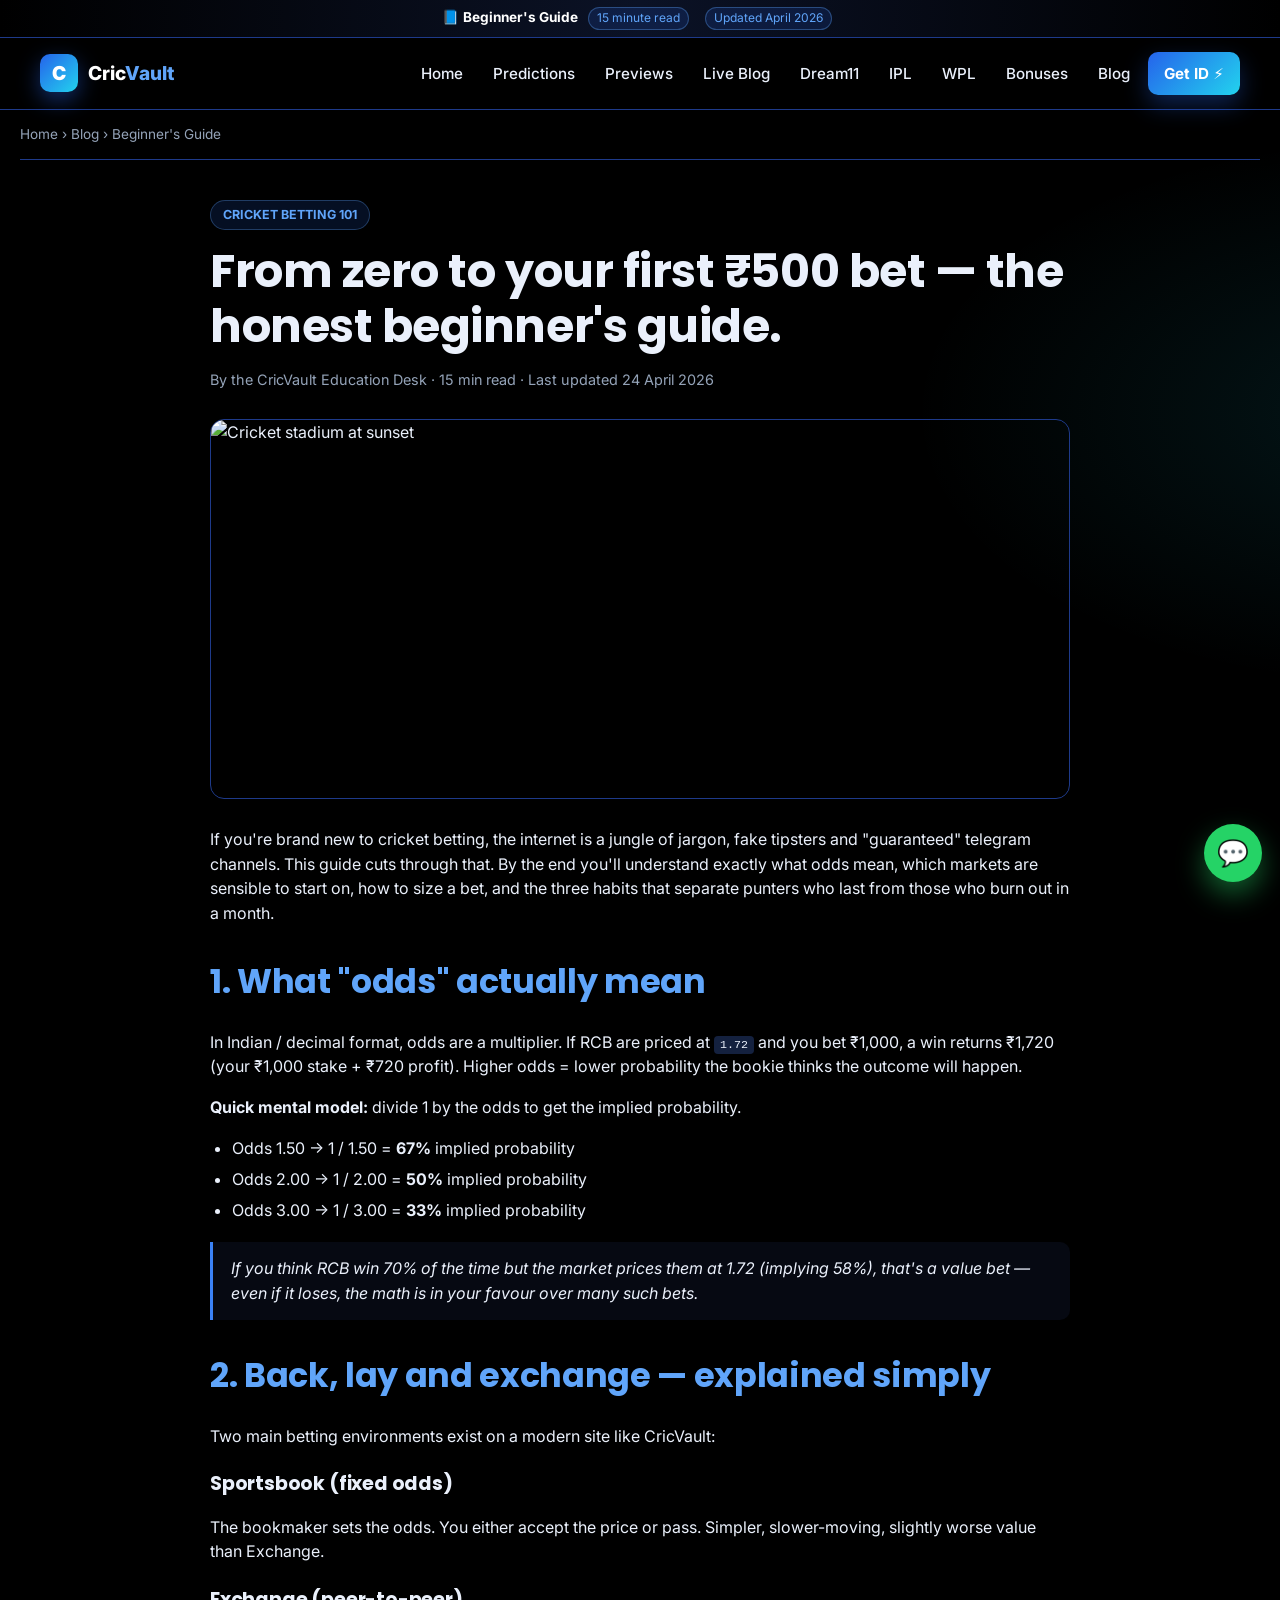
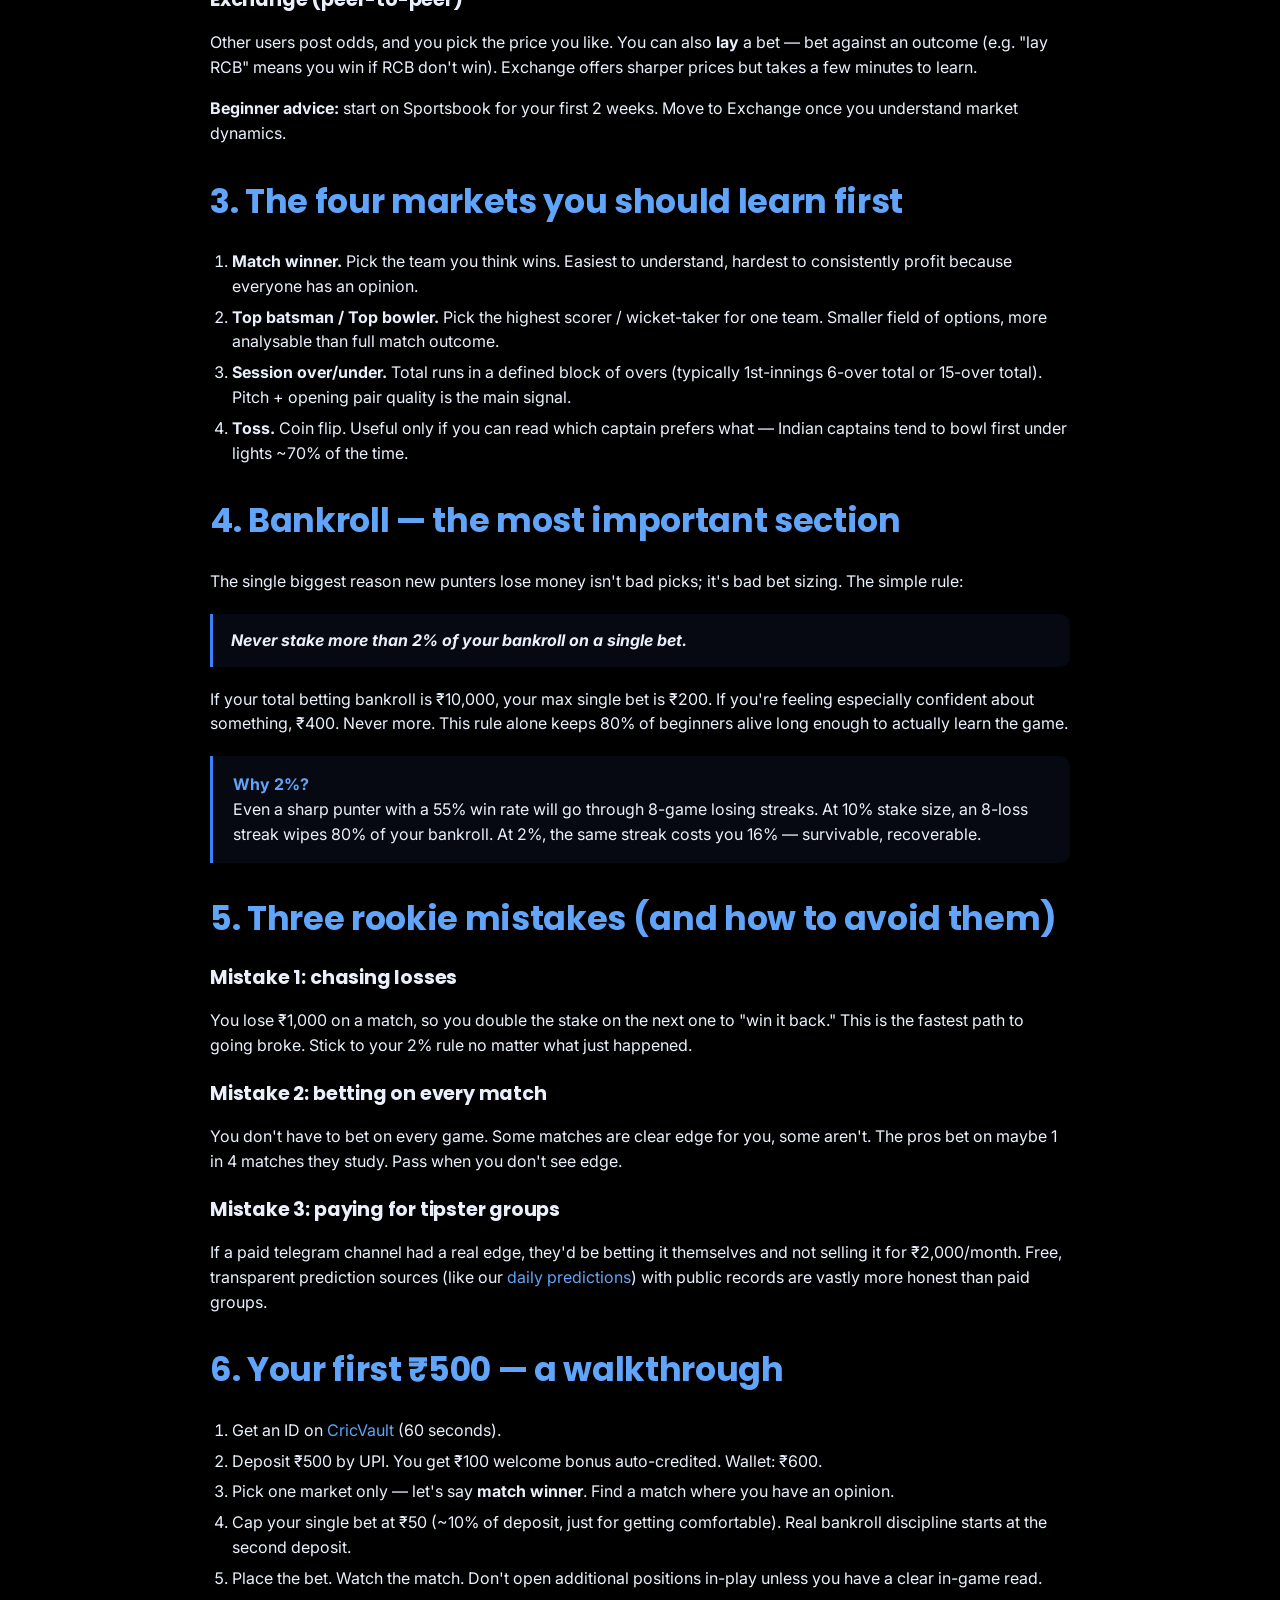
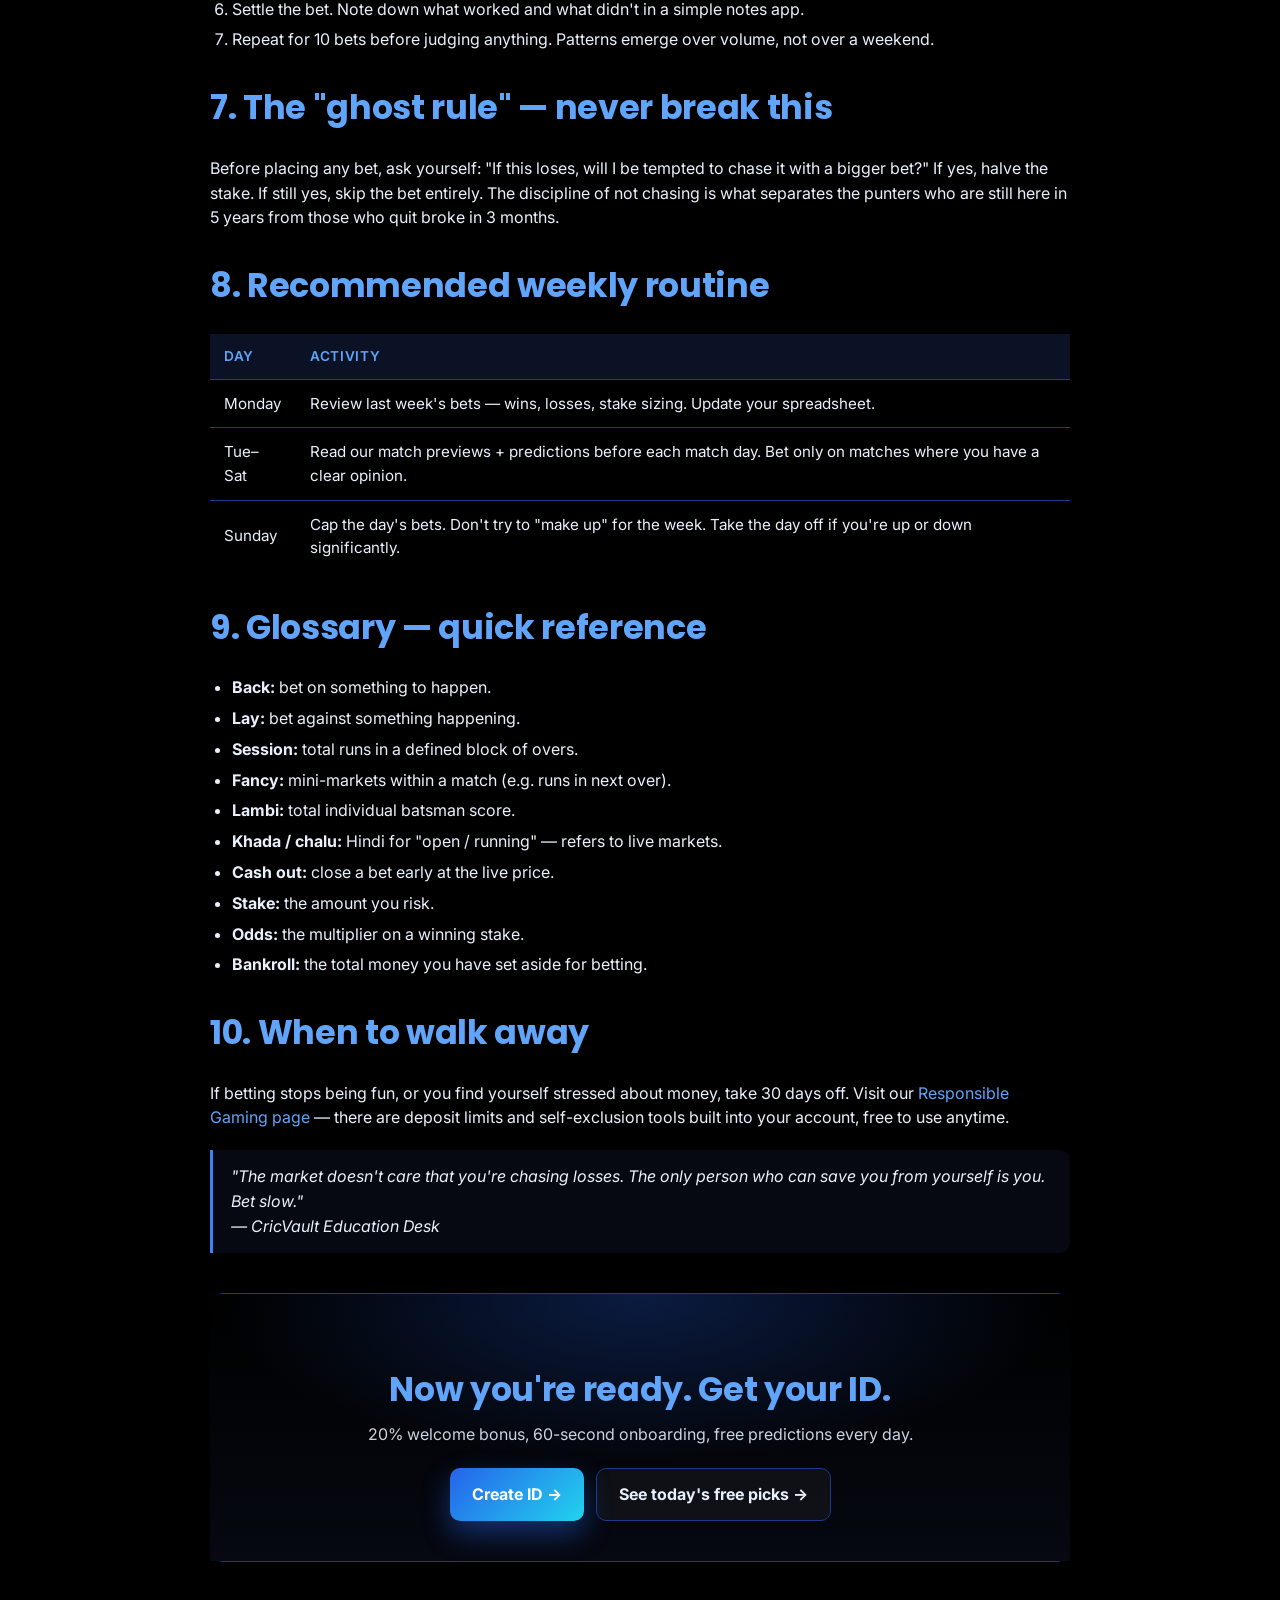
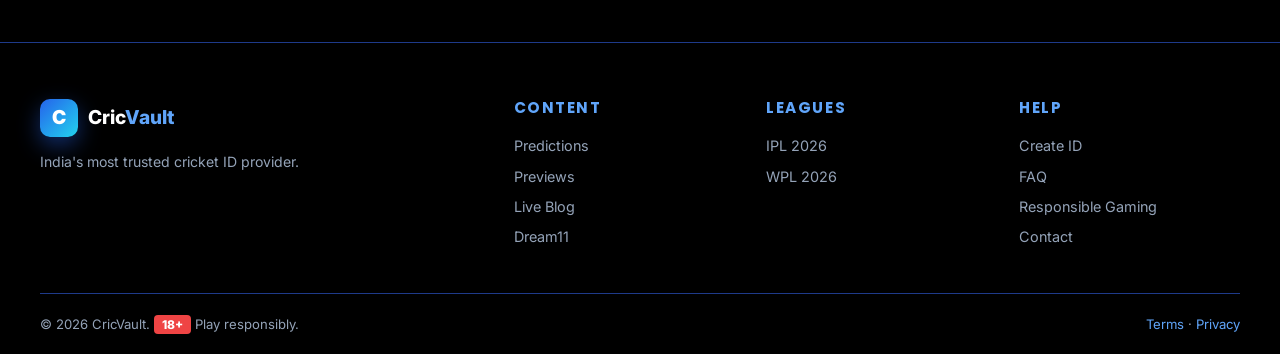
==== beginners-guide.html @ 4f7a0b2f "Website Completed" ====
<!DOCTYPE html>
<html lang="en">
<head>
<meta charset="UTF-8">
<meta name="viewport" content="width=device-width, initial-scale=1.0">
<title>Beginner's Guide to Cricket Betting — From Zero to First Bet | CricVault</title>
<meta name="description" content="Complete beginner's guide to cricket betting in India — odds explained, key markets (back, lay, session, fancy), bankroll basics, common mistakes and your first ₹500 walkthrough.">
<link rel="stylesheet" href="css/style.css">
<link href="https://fonts.googleapis.com/css2?family=Inter:wght@400;500;600;700;800&family=Poppins:wght@600;700;800;900&display=swap" rel="stylesheet">
</head>
<body>

<div class="topbar">📘 <strong>Beginner's Guide</strong> <span class="pill">15 minute read</span> <span class="pill">Updated April 2026</span></div>

<nav class="nav">
  <div class="nav-inner">
    <a href="index.html" class="brand"><div class="logo">C</div><span>Cric<em>Vault</em></span></a>
    <button class="mobile-toggle" aria-label="Menu">☰</button>
    <div class="menu">
      <a href="index.html">Home</a>
      <a href="predictions.html">Predictions</a>
      <a href="match-preview.html">Previews</a>
      <a href="live-blog.html">Live Blog</a>
      <a href="dream11.html">Dream11</a>
      <a href="ipl.html">IPL</a>
      <a href="wpl.html">WPL</a>
      <a href="bonuses.html">Bonuses</a>
      <a href="blog.html">Blog</a>
      <a href="create-id.html" class="cta">Get ID ⚡</a>
    </div>
  </div>
</nav>

<div class="container breadcrumb"><a href="index.html">Home</a> › <a href="blog.html">Blog</a> › Beginner's Guide</div>

<article class="article">
  <span style="display:inline-block;background:rgba(37,99,235,.15);color:var(--accent-3);border:1px solid rgba(96,165,250,.3);padding:4px 12px;border-radius:999px;font-size:.78rem;font-weight:700;">CRICKET BETTING 101</span>
  <h1 style="margin-top:14px;">From zero to your first ₹500 bet — the honest beginner's guide.</h1>
  <p class="meta">By the CricVault Education Desk · 15 min read · Last updated 24 April 2026</p>

  <img class="article-cover" src="https://images.unsplash.com/photo-1531415074968-036ba1b575da?auto=format&fit=crop&w=1600&q=80" alt="Cricket stadium at sunset">

  <p>If you're brand new to cricket betting, the internet is a jungle of jargon, fake tipsters and "guaranteed" telegram channels. This guide cuts through that. By the end you'll understand exactly what odds mean, which markets are sensible to start on, how to size a bet, and the three habits that separate punters who last from those who burn out in a month.</p>

  <h2>1. What "odds" actually mean</h2>
  <p>In Indian / decimal format, odds are a multiplier. If RCB are priced at <code>1.72</code> and you bet ₹1,000, a win returns ₹1,720 (your ₹1,000 stake + ₹720 profit). Higher odds = lower probability the bookie thinks the outcome will happen.</p>

  <p><b>Quick mental model:</b> divide 1 by the odds to get the implied probability.</p>
  <ul>
    <li>Odds 1.50 → 1 / 1.50 = <b>67%</b> implied probability</li>
    <li>Odds 2.00 → 1 / 2.00 = <b>50%</b> implied probability</li>
    <li>Odds 3.00 → 1 / 3.00 = <b>33%</b> implied probability</li>
  </ul>

  <blockquote>If you think RCB win 70% of the time but the market prices them at 1.72 (implying 58%), that's a <i>value</i> bet — even if it loses, the math is in your favour over many such bets.</blockquote>

  <h2>2. Back, lay and exchange — explained simply</h2>
  <p>Two main betting environments exist on a modern site like CricVault:</p>

  <h3>Sportsbook (fixed odds)</h3>
  <p>The bookmaker sets the odds. You either accept the price or pass. Simpler, slower-moving, slightly worse value than Exchange.</p>

  <h3>Exchange (peer-to-peer)</h3>
  <p>Other users post odds, and you pick the price you like. You can also <b>lay</b> a bet — bet against an outcome (e.g. "lay RCB" means you win if RCB don't win). Exchange offers sharper prices but takes a few minutes to learn.</p>

  <p><b>Beginner advice:</b> start on Sportsbook for your first 2 weeks. Move to Exchange once you understand market dynamics.</p>

  <h2>3. The four markets you should learn first</h2>

  <ol>
    <li><b>Match winner.</b> Pick the team you think wins. Easiest to understand, hardest to consistently profit because everyone has an opinion.</li>
    <li><b>Top batsman / Top bowler.</b> Pick the highest scorer / wicket-taker for one team. Smaller field of options, more analysable than full match outcome.</li>
    <li><b>Session over/under.</b> Total runs in a defined block of overs (typically 1st-innings 6-over total or 15-over total). Pitch + opening pair quality is the main signal.</li>
    <li><b>Toss.</b> Coin flip. Useful only if you can read which captain prefers what — Indian captains tend to bowl first under lights ~70% of the time.</li>
  </ol>

  <h2>4. Bankroll — the most important section</h2>
  <p>The single biggest reason new punters lose money isn't bad picks; it's bad bet sizing. The simple rule:</p>

  <blockquote><b>Never stake more than 2% of your bankroll on a single bet.</b></blockquote>

  <p>If your total betting bankroll is ₹10,000, your max single bet is ₹200. If you're feeling especially confident about something, ₹400. Never more. This rule alone keeps 80% of beginners alive long enough to actually learn the game.</p>

  <div style="background:var(--bg-1);border-left:3px solid var(--accent-2);border-radius:0 10px 10px 0;padding:16px 20px;margin:20px 0;">
    <b style="color:var(--accent-3);">Why 2%?</b><br>
    Even a sharp punter with a 55% win rate will go through 8-game losing streaks. At 10% stake size, an 8-loss streak wipes 80% of your bankroll. At 2%, the same streak costs you 16% — survivable, recoverable.
  </div>

  <h2>5. Three rookie mistakes (and how to avoid them)</h2>

  <h3>Mistake 1: chasing losses</h3>
  <p>You lose ₹1,000 on a match, so you double the stake on the next one to "win it back." This is the fastest path to going broke. Stick to your 2% rule no matter what just happened.</p>

  <h3>Mistake 2: betting on every match</h3>
  <p>You don't have to bet on every game. Some matches are clear edge for you, some aren't. The pros bet on maybe 1 in 4 matches they study. Pass when you don't see edge.</p>

  <h3>Mistake 3: paying for tipster groups</h3>
  <p>If a paid telegram channel had a real edge, they'd be betting it themselves and not selling it for ₹2,000/month. Free, transparent prediction sources (like our <a href="predictions.html">daily predictions</a>) with public records are vastly more honest than paid groups.</p>

  <h2>6. Your first ₹500 — a walkthrough</h2>

  <ol>
    <li>Get an ID on <a href="create-id.html">CricVault</a> (60 seconds).</li>
    <li>Deposit ₹500 by UPI. You get ₹100 welcome bonus auto-credited. Wallet: ₹600.</li>
    <li>Pick one market only — let's say <b>match winner</b>. Find a match where you have an opinion.</li>
    <li>Cap your single bet at ₹50 (~10% of deposit, just for getting comfortable). Real bankroll discipline starts at the second deposit.</li>
    <li>Place the bet. Watch the match. Don't open additional positions in-play unless you have a clear in-game read.</li>
    <li>Settle the bet. Note down what worked and what didn't in a simple notes app.</li>
    <li>Repeat for 10 bets before judging anything. Patterns emerge over volume, not over a weekend.</li>
  </ol>

  <h2>7. The "ghost rule" — never break this</h2>
  <p>Before placing any bet, ask yourself: "If this loses, will I be tempted to chase it with a bigger bet?" If yes, halve the stake. If still yes, skip the bet entirely. The discipline of not chasing is what separates the punters who are still here in 5 years from those who quit broke in 3 months.</p>

  <h2>8. Recommended weekly routine</h2>
  <table>
    <thead><tr><th>Day</th><th>Activity</th></tr></thead>
    <tbody>
      <tr><td>Monday</td><td>Review last week's bets — wins, losses, stake sizing. Update your spreadsheet.</td></tr>
      <tr><td>Tue–Sat</td><td>Read our match previews + predictions before each match day. Bet only on matches where you have a clear opinion.</td></tr>
      <tr><td>Sunday</td><td>Cap the day's bets. Don't try to "make up" for the week. Take the day off if you're up or down significantly.</td></tr>
    </tbody>
  </table>

  <h2>9. Glossary — quick reference</h2>
  <ul>
    <li><b>Back:</b> bet on something to happen.</li>
    <li><b>Lay:</b> bet against something happening.</li>
    <li><b>Session:</b> total runs in a defined block of overs.</li>
    <li><b>Fancy:</b> mini-markets within a match (e.g. runs in next over).</li>
    <li><b>Lambi:</b> total individual batsman score.</li>
    <li><b>Khada / chalu:</b> Hindi for "open / running" — refers to live markets.</li>
    <li><b>Cash out:</b> close a bet early at the live price.</li>
    <li><b>Stake:</b> the amount you risk.</li>
    <li><b>Odds:</b> the multiplier on a winning stake.</li>
    <li><b>Bankroll:</b> the total money you have set aside for betting.</li>
  </ul>

  <h2>10. When to walk away</h2>
  <p>If betting stops being fun, or you find yourself stressed about money, take 30 days off. Visit our <a href="responsible-gaming.html">Responsible Gaming page</a> — there are deposit limits and self-exclusion tools built into your account, free to use anytime.</p>

  <blockquote>"The market doesn't care that you're chasing losses. The only person who can save you from yourself is you. Bet slow."<br>— CricVault Education Desk</blockquote>

  <div class="cta-band" style="margin-top:40px;border-radius:14px;padding:40px 24px;">
    <h2>Now you're ready. Get your ID.</h2>
    <p>20% welcome bonus, 60-second onboarding, free predictions every day.</p>
    <div class="hero-ctas center" style="justify-content:center;"><a href="create-id.html" class="btn btn-primary">Create ID →</a><a href="predictions.html" class="btn btn-ghost">See today's free picks →</a></div>
  </div>
</article>

<footer>
  <div class="container">
    <div class="footer-grid">
      <div><div class="brand" style="color:#fff;margin-bottom:14px;"><div class="logo">C</div><span>Cric<em>Vault</em></span></div><p class="muted" style="font-size:.88rem;">India's most trusted cricket ID provider.</p></div>
      <div><h4>Content</h4><a href="predictions.html">Predictions</a><a href="match-preview.html">Previews</a><a href="live-blog.html">Live Blog</a><a href="dream11.html">Dream11</a></div>
      <div><h4>Leagues</h4><a href="ipl.html">IPL 2026</a><a href="wpl.html">WPL 2026</a></div>
      <div><h4>Help</h4><a href="create-id.html">Create ID</a><a href="faq.html">FAQ</a><a href="responsible-gaming.html">Responsible Gaming</a><a href="contact.html">Contact</a></div>
    </div>
    <div class="footer-bottom"><div>© 2026 CricVault. <span class="age-warn">18+</span> Play responsibly.</div><div><a href="#">Terms</a> · <a href="#">Privacy</a></div></div>
  </div>
</footer>
<a href="https://wa.me/919000000000" class="wa-float">💬</a>
<script src="js/main.js"></script>
</body>
</html>
---- css/style.css ----
/* =========================================================
   RoyalCrick Exchange — Blue & Black master stylesheet
   ========================================================= */

:root {
  --bg-0: #000000;
  --bg-1: #060912;
  --bg-2: #0b1226;
  --bg-3: #14213f;
  --line: #1e3a8a;
  --line-2: #2563eb;
  --text: #eaf0fb;
  --muted: #94a3b8;
  --accent: #2563eb;          /* blue-600 */
  --accent-2: #3b82f6;        /* blue-500 */
  --accent-3: #60a5fa;        /* blue-400 */
  --accent-4: #93c5fd;        /* blue-300 */
  --cyan: #22d3ee;
  --green: #10b981;
  --red: #ef4444;
  --gold-2: #60a5fa;          /* legacy hooks — now blue */
  --gold: #3b82f6;            /* legacy hooks — now blue */
  --radius: 12px;
  --shadow: 0 18px 44px rgba(0,0,0,.55);
  --max: 1240px;
}

* { box-sizing: border-box; }
html, body { margin: 0; padding: 0; }
body {
  font-family: "Inter", "Segoe UI", Roboto, system-ui, -apple-system, sans-serif;
  background:
    radial-gradient(1100px 600px at 12% -10%, rgba(37,99,235,.22) 0%, transparent 60%),
    radial-gradient(900px 500px at 110% 8%, rgba(34,211,238,.10) 0%, transparent 55%),
    var(--bg-0);
  color: var(--text);
  line-height: 1.55;
  min-height: 100vh;
  -webkit-font-smoothing: antialiased;
}
a { color: var(--accent-3); text-decoration: none; }
a:hover { color: var(--accent-4); }
img { max-width: 100%; display: block; }
h1,h2,h3,h4 { font-family: "Poppins","Inter",sans-serif; letter-spacing: -.01em; line-height: 1.2; }
h1 { font-size: clamp(1.9rem, 3.6vw, 3rem); }
h2 { font-size: clamp(1.5rem, 2.6vw, 2.1rem); margin-top: 0; }
h3 { font-size: 1.2rem; }
p { color: var(--text); }
.muted { color: var(--muted); }
.container { max-width: var(--max); margin: 0 auto; padding: 0 20px; }

/* ============ Top Bar ============ */
.topbar {
  background: linear-gradient(90deg, #000, #0b1226 50%, #000);
  color: var(--accent-3);
  font-size: .85rem;
  padding: 7px 0;
  text-align: center;
  border-bottom: 1px solid var(--line);
}
.topbar strong { color: #fff; }
.topbar .pill {
  display: inline-block;
  background: rgba(37,99,235,.16);
  color: var(--accent-3);
  border: 1px solid rgba(96,165,250,.35);
  padding: 1px 8px;
  border-radius: 999px;
  margin: 0 6px;
  font-size: .75rem;
}

/* ============ Navigation ============ */
.nav {
  position: sticky; top: 0; z-index: 50;
  background: rgba(0,0,0,.85);
  -webkit-backdrop-filter: blur(12px);
  backdrop-filter: blur(12px);
  border-bottom: 1px solid var(--line);
}
.nav-inner {
  display: flex; align-items: center; justify-content: space-between;
  padding: 14px 20px; max-width: var(--max); margin: 0 auto;
}
.brand { display: flex; align-items: center; gap: 10px; font-weight: 800; font-size: 1.2rem; color: #fff; }
.brand .logo {
  width: 38px; height: 38px; border-radius: 10px;
  background: linear-gradient(135deg, var(--accent), var(--cyan));
  display:flex; align-items:center; justify-content:center;
  font-weight: 900; color: #fff;
  box-shadow: 0 8px 22px rgba(37,99,235,.45);
}
.brand span em { color: var(--accent-3); font-style: normal; }
.menu { display: flex; gap: 6px; align-items: center; flex-wrap: wrap; }
.menu a {
  color: var(--text); padding: 8px 12px; border-radius: 8px; font-weight: 500; font-size: .95rem;
}
.menu a:hover { background: var(--bg-2); color: var(--accent-3); }
.menu .cta {
  background: linear-gradient(135deg, var(--accent), var(--cyan));
  color: #fff; font-weight: 700; padding: 10px 16px; border-radius: 10px;
  box-shadow: 0 10px 24px rgba(37,99,235,.35);
}
.menu .cta:hover { filter: brightness(1.1); color: #fff; }
.mobile-toggle { display: none; background: none; border: 0; color: #fff; font-size: 1.6rem; cursor: pointer; }
@media (max-width: 960px) {
  .menu { display: none; position: absolute; top: 64px; left: 0; right: 0; flex-direction: column; background: var(--bg-1); padding: 12px; border-bottom: 1px solid var(--line); }
  .menu.open { display: flex; }
  .mobile-toggle { display: block; }
}

/* ============ Hero with image background ============ */
.hero {
  position: relative;
  padding: 90px 0 70px;
  overflow: hidden;
  isolation: isolate;
}
.hero::before {
  content: "";
  position: absolute; inset: 0;
  background-image:
    linear-gradient(180deg, rgba(0,0,0,.55) 0%, rgba(6,9,18,.92) 70%, var(--bg-0) 100%),
    url("https://images.unsplash.com/photo-1540747913346-19e32dc3e97e?auto=format&fit=crop&w=2000&q=80");
  background-size: cover; background-position: center;
  z-index: -2;
}
.hero::after {
  content: "";
  position: absolute; inset: 0;
  background:
    radial-gradient(700px 360px at 18% 20%, rgba(37,99,235,.30) 0%, transparent 60%),
    radial-gradient(550px 320px at 88% 70%, rgba(34,211,238,.18) 0%, transparent 65%);
  z-index: -1;
}
.hero-grid { display: grid; grid-template-columns: 1.2fr 1fr; gap: 48px; align-items: center; }
.hero h1 { margin: 0 0 12px; }
.hero h1 .hl {
  background: linear-gradient(90deg, var(--accent-3), var(--cyan));
  -webkit-background-clip: text; background-clip: text; color: transparent;
}
.hero p.lead { font-size: 1.1rem; color: #cbd5e1; margin-bottom: 24px; max-width: 560px; }
.hero-ctas { display: flex; gap: 12px; flex-wrap: wrap; }
.btn {
  display: inline-flex; align-items: center; gap: 8px;
  padding: 13px 22px; border-radius: 10px; font-weight: 700; font-size: 1rem;
  border: 0; cursor: pointer; transition: all .15s ease;
}
.btn-primary {
  background: linear-gradient(135deg, var(--accent), var(--cyan)); color: #fff;
  box-shadow: 0 12px 28px rgba(37,99,235,.45);
}
.btn-primary:hover { transform: translateY(-1px); filter: brightness(1.08); color: #fff; }
.btn-ghost { background: rgba(255,255,255,.04); color: var(--text); border: 1px solid var(--line); }
.btn-ghost:hover { border-color: var(--accent-2); color: var(--accent-3); }
.btn-wa { background: #25d366; color: #fff; }
.btn-wa:hover { background: #1fbb58; color: #fff; }
.trust-row { display: flex; gap: 20px; margin-top: 28px; flex-wrap: wrap; }
.trust-row .item { display: flex; gap: 8px; align-items: center; color: var(--muted); font-size: .92rem; }
.trust-row .item .dot { width: 8px; height: 8px; border-radius: 50%; background: var(--green); box-shadow: 0 0 10px var(--green); }

.hero-card {
  background: linear-gradient(180deg, rgba(11,18,38,.95), rgba(6,9,18,.95));
  border: 1px solid var(--line); border-radius: 16px; padding: 0;
  box-shadow: var(--shadow); overflow: hidden;
}
.hero-card .photo {
  height: 180px;
  background-size: cover; background-position: center;
  background-image:
    linear-gradient(180deg, rgba(11,18,38,0) 0%, rgba(6,9,18,.85) 100%),
    url("https://images.unsplash.com/photo-1606925797300-0b35e9d1794e?auto=format&fit=crop&w=1200&q=80");
  position: relative;
}
.hero-card .photo::after {
  content: "🏆 IPL 2026"; position: absolute; bottom: 12px; left: 14px;
  background: rgba(37,99,235,.85); color: #fff; padding: 4px 12px; border-radius: 999px;
  font-size: .78rem; font-weight: 700;
}
.hero-card .body { padding: 22px; }
.hero-card h3 { margin: 0 0 6px; color: var(--accent-3); }
.hero-card .fee { font-size: 2.2rem; font-weight: 800; color: #fff; }
.hero-card .fee small { color: var(--muted); font-size: .9rem; font-weight: 400; }
.hero-card ul { padding: 0; margin: 14px 0; list-style: none; }
.hero-card li { padding: 8px 0; border-bottom: 1px dashed var(--line); display: flex; justify-content: space-between; font-size: .95rem; }
.hero-card li:last-child { border-bottom: 0; }
.hero-card li b { color: var(--cyan); }
@media (max-width: 900px) { .hero-grid { grid-template-columns: 1fr; } }

/* ============ Live Score Ticker ============ */
.ticker-wrap {
  background: linear-gradient(90deg, #000, #0b1226 50%, #000);
  border-top: 1px solid var(--line); border-bottom: 1px solid var(--line);
  overflow: hidden; padding: 10px 0;
}
.ticker {
  display: flex; gap: 40px; white-space: nowrap;
  animation: scroll 50s linear infinite;
}
.ticker .item { display: flex; align-items: center; gap: 10px; color: var(--text); font-size: .9rem; }
.ticker .tag { background: var(--red); color: #fff; padding: 2px 8px; border-radius: 4px; font-size: .7rem; font-weight: 700; text-transform: uppercase; }
.ticker .tag.upcoming { background: var(--accent); }
.ticker .tag.over { background: #475569; }
@keyframes scroll { from { transform: translateX(0); } to { transform: translateX(-50%); } }

/* ============ Sections ============ */
section { padding: 72px 0; }
.section-head { text-align: center; margin-bottom: 40px; }
.section-head .eyebrow {
  color: var(--accent-3); font-weight: 700; text-transform: uppercase; letter-spacing: .12em; font-size: .82rem;
}
.section-head h2 { margin: 8px auto 10px; max-width: 780px; }
.section-head p { color: var(--muted); max-width: 640px; margin: 0 auto; }

/* ============ Cards ============ */
.card-grid { display: grid; grid-template-columns: repeat(auto-fill, minmax(280px, 1fr)); gap: 20px; }
.card {
  background: linear-gradient(180deg, rgba(11,18,38,.85), rgba(6,9,18,.85));
  border: 1px solid var(--line); border-radius: 14px; padding: 22px;
  transition: all .25s ease;
}
.card:hover { transform: translateY(-3px); border-color: var(--accent-2); box-shadow: 0 16px 36px rgba(37,99,235,.18); }
.card h3 { margin: 0 0 10px; color: #fff; }
.card .tag-sm { display: inline-block; background: rgba(37,99,235,.15); color: var(--accent-3); border: 1px solid rgba(96,165,250,.3); padding: 3px 10px; border-radius: 999px; font-size: .75rem; margin-bottom: 10px; }
.card .card-img {
  width: 100%; height: 160px; border-radius: 10px; margin-bottom: 14px; object-fit: cover;
  border: 1px solid var(--line);
}

/* ============ Prediction cards ============ */
.pred-card {
  background: linear-gradient(180deg, rgba(11,18,38,.9), rgba(6,9,18,.95));
  border: 1px solid var(--line); border-radius: 14px; overflow: hidden;
}
.pred-card .banner {
  background:
    linear-gradient(90deg, rgba(0,0,0,.65), rgba(11,18,38,.85)),
    url("https://images.unsplash.com/photo-1599050751795-6cdaafbc2319?auto=format&fit=crop&w=1400&q=70");
  background-size: cover; background-position: center;
  padding: 14px 18px; border-bottom: 1px solid var(--line);
  display: flex; justify-content: space-between; align-items: center;
  font-size: .85rem; color: #cbd5e1;
}
.pred-card .banner .live { color: var(--red); font-weight: 700; }
.pred-card .body { padding: 20px; }
.teams { display: flex; align-items: center; justify-content: space-between; margin-bottom: 16px; }
.team { text-align: center; flex: 1; }
.team .crest {
  width: 56px; height: 56px; border-radius: 50%;
  background: linear-gradient(135deg, var(--bg-3), var(--bg-2));
  display:flex; align-items:center; justify-content:center; margin: 0 auto 8px;
  font-weight: 800; color: var(--accent-3);
  border: 2px solid var(--accent);
  box-shadow: 0 0 18px rgba(37,99,235,.35);
}
.team b { display: block; font-size: .95rem; }
.vs { color: var(--muted); font-weight: 700; padding: 0 10px; font-size: .9rem; }
.pick-row {
  display: flex; gap: 8px; margin: 12px 0; padding: 12px;
  background: rgba(37,99,235,.10);
  border: 1px solid rgba(96,165,250,.30); border-radius: 10px; font-size: .92rem;
}
.pick-row b { color: var(--accent-3); }
.odds-row { display: grid; grid-template-columns: repeat(3, 1fr); gap: 8px; }
.odds { background: rgba(255,255,255,.04); padding: 10px; border-radius: 8px; text-align: center; font-size: .85rem; border: 1px solid var(--line); }
.odds span { display: block; color: var(--muted); font-size: .72rem; }
.odds b { color: #fff; font-size: 1.05rem; }

/* ============ Bonus cards ============ */
.bonus-grid { display: grid; grid-template-columns: repeat(auto-fit, minmax(260px, 1fr)); gap: 20px; }
.bonus {
  position: relative;
  background: linear-gradient(180deg, rgba(11,18,38,.92), rgba(6,9,18,.95));
  border: 1px solid var(--line); border-radius: 16px; padding: 28px 22px; text-align: center;
  overflow: hidden;
}
.bonus::before {
  content: ""; position: absolute; inset: 0;
  background: radial-gradient(420px 220px at 50% -50%, rgba(37,99,235,.30), transparent 60%);
}
.bonus .pct { position: relative; font-size: 2.6rem; font-weight: 900; color: var(--accent-3); line-height: 1; text-shadow: 0 0 24px rgba(96,165,250,.45); }
.bonus h3 { position: relative; margin: 10px 0 8px; }
.bonus p { position: relative; color: var(--muted); font-size: .9rem; }
.bonus .badge { position: absolute; top: 12px; right: 12px; background: var(--red); color: #fff; padding: 3px 10px; border-radius: 999px; font-size: .68rem; font-weight: 700; text-transform: uppercase; }

/* ============ Tables ============ */
.table-wrap { overflow-x: auto; border: 1px solid var(--line); border-radius: 12px; background: var(--bg-1); }
table { width: 100%; border-collapse: collapse; min-width: 600px; }
th, td { padding: 12px 14px; text-align: left; border-bottom: 1px solid var(--line); font-size: .95rem; }
th { background: var(--bg-2); color: var(--accent-3); font-weight: 600; font-size: .85rem; text-transform: uppercase; letter-spacing: .05em; }
tr:last-child td { border-bottom: 0; }
tr:hover td { background: rgba(37,99,235,.06); }
td.win { color: var(--green); font-weight: 700; }
td.loss { color: var(--red); }

/* ============ Steps ============ */
.steps { display: grid; grid-template-columns: repeat(auto-fit, minmax(220px, 1fr)); gap: 20px; counter-reset: step; }
.step {
  background: var(--bg-1); border: 1px solid var(--line); border-radius: 14px; padding: 24px; position: relative;
}
.step::before {
  counter-increment: step; content: counter(step);
  position: absolute; top: -16px; left: 20px;
  width: 36px; height: 36px; border-radius: 50%;
  background: linear-gradient(135deg, var(--accent), var(--cyan));
  color: #fff; font-weight: 900; display: flex; align-items: center; justify-content: center;
  box-shadow: 0 6px 16px rgba(37,99,235,.45);
}
.step h3 { margin-top: 6px; }

/* ============ FAQ / Accordion ============ */
.faq { max-width: 820px; margin: 0 auto; }
details {
  background: var(--bg-1); border: 1px solid var(--line); border-radius: 10px;
  padding: 16px 20px; margin-bottom: 10px;
}
details[open] { border-color: var(--accent-2); }
summary { cursor: pointer; font-weight: 600; color: #fff; font-size: 1rem; outline: none; list-style: none; position: relative; padding-right: 24px; }
summary::-webkit-details-marker { display: none; }
summary::after { content: "+"; position: absolute; right: 0; top: 0; font-size: 1.3rem; color: var(--accent-3); }
details[open] summary::after { content: "−"; }
details p { color: var(--muted); margin: 10px 0 0; }

/* ============ Comparison table ============ */
.compare th:first-child, .compare td:first-child { position: sticky; left: 0; background: var(--bg-2); z-index: 1; }
.check { color: var(--green); font-weight: 700; }
.x { color: var(--red); }

/* ============ CTA Band with image ============ */
.cta-band {
  position: relative; isolation: isolate;
  padding: 64px 0; text-align: center;
  border-top: 1px solid var(--line); border-bottom: 1px solid var(--line);
}
.cta-band::before {
  content: ""; position: absolute; inset: 0; z-index: -2;
  background-image:
    linear-gradient(180deg, rgba(0,0,0,.85), rgba(6,9,18,.95)),
    url("https://images.unsplash.com/photo-1531415074968-036ba1b575da?auto=format&fit=crop&w=2000&q=80");
  background-size: cover; background-position: center;
}
.cta-band::after {
  content: ""; position: absolute; inset: 0; z-index: -1;
  background: radial-gradient(600px 240px at 50% 0%, rgba(37,99,235,.28), transparent 70%);
}
.cta-band h2 { max-width: 720px; margin: 0 auto 12px; }
.cta-band p { color: #cbd5e1; max-width: 600px; margin: 0 auto 22px; }

/* ============ Blog post cards with images ============ */
.post {
  background: linear-gradient(180deg, rgba(11,18,38,.85), rgba(6,9,18,.95));
  border: 1px solid var(--line); border-radius: 14px; overflow: hidden;
  display: flex; flex-direction: column; transition: all .25s ease;
}
.post:hover { transform: translateY(-3px); border-color: var(--accent-2); }
.post .thumb {
  aspect-ratio: 16/9;
  background-size: cover; background-position: center;
  background-color: var(--bg-3);
  position: relative;
}
.post .thumb::after {
  content: ""; position: absolute; inset: 0;
  background: linear-gradient(180deg, rgba(0,0,0,.05) 60%, rgba(6,9,18,.85) 100%);
}
.post .body { padding: 18px 20px; flex: 1; display: flex; flex-direction: column; }
.post h3 { margin: 4px 0 8px; font-size: 1.1rem; }
.post .meta { font-size: .8rem; color: var(--muted); margin-bottom: 8px; }
.post p { flex: 1; color: var(--muted); font-size: .9rem; }
.post a.read { margin-top: 10px; font-weight: 700; color: var(--accent-3); }
.post a.read:hover { color: var(--accent-4); }

/* ============ Withdrawal proof ============ */
.proof-grid { display: grid; grid-template-columns: repeat(auto-fit, minmax(240px, 1fr)); gap: 16px; }
.proof {
  background: var(--bg-1); border: 1px solid var(--line); border-radius: 12px; padding: 18px;
  position: relative; overflow: hidden;
}
.proof::before {
  content: ""; position: absolute; top: 0; right: 0; width: 80px; height: 80px;
  background: radial-gradient(circle, rgba(16,185,129,.28), transparent 70%);
}
.proof .amt { font-size: 1.6rem; font-weight: 900; color: var(--green); position: relative; }
.proof .row { display: flex; justify-content: space-between; font-size: .85rem; color: var(--muted); padding: 4px 0; }
.proof .row b { color: #fff; }

/* ============ Footer ============ */
footer {
  background: linear-gradient(180deg, var(--bg-0), #000);
  border-top: 1px solid var(--line); padding: 56px 0 20px; margin-top: 40px;
}
.footer-grid { display: grid; grid-template-columns: 2fr 1fr 1fr 1fr; gap: 32px; }
.footer-grid h4 { color: var(--accent-3); font-size: .95rem; text-transform: uppercase; letter-spacing: .1em; margin: 0 0 14px; }
.footer-grid a { color: var(--muted); display: block; padding: 4px 0; font-size: .9rem; }
.footer-grid a:hover { color: var(--accent-3); }
.footer-bottom {
  margin-top: 40px; padding-top: 20px; border-top: 1px solid var(--line);
  display: flex; justify-content: space-between; flex-wrap: wrap; gap: 10px;
  color: var(--muted); font-size: .82rem;
}
.age-warn { background: var(--red); color: #fff; font-weight: 800; padding: 2px 8px; border-radius: 4px; font-size: .75rem; }
@media (max-width: 780px) { .footer-grid { grid-template-columns: 1fr 1fr; } }

/* ============ WhatsApp floating btn ============ */
.wa-float {
  position: fixed; right: 18px; bottom: 18px; z-index: 100;
  width: 58px; height: 58px; border-radius: 50%; background: #25d366;
  color: #fff; display: flex; align-items: center; justify-content: center;
  box-shadow: 0 12px 28px rgba(37,211,102,.45);
  font-size: 1.6rem; text-decoration: none;
}
.wa-float:hover { color: #fff; transform: scale(1.06); }

/* ============ Breadcrumb ============ */
.breadcrumb { padding: 14px 0; font-size: .85rem; color: var(--muted); border-bottom: 1px solid var(--line); }
.breadcrumb a { color: var(--muted); }
.breadcrumb a:hover { color: var(--accent-3); }

/* ============ Article ============ */
.article { max-width: 860px; margin: 0 auto; padding: 40px 0; }
.article h1 { margin-bottom: 8px; }
.article .meta { color: var(--muted); font-size: .9rem; margin-bottom: 28px; }
.article h2 { margin-top: 36px; color: var(--accent-3); }
.article h3 { margin-top: 24px; }
.article ul, .article ol { padding-left: 22px; }
.article li { margin-bottom: 6px; }
.article blockquote {
  border-left: 3px solid var(--accent-2); background: var(--bg-1); padding: 14px 18px; margin: 20px 0;
  color: var(--text); font-style: italic; border-radius: 0 10px 10px 0;
}
.article code { background: var(--bg-3); padding: 2px 6px; border-radius: 4px; font-size: .9em; }
.article-cover { width: 100%; height: 380px; object-fit: cover; border-radius: 14px; margin-bottom: 28px; border: 1px solid var(--line); }

/* ============ Stats ============ */
.stats-row { display: grid; grid-template-columns: repeat(auto-fit, minmax(180px, 1fr)); gap: 16px; }
.stat {
  background: var(--bg-1); border: 1px solid var(--line); border-radius: 12px; padding: 20px; text-align: center;
}
.stat b { display: block; font-size: 2rem; color: var(--accent-3); font-weight: 900; text-shadow: 0 0 18px rgba(96,165,250,.35); }
.stat span { color: var(--muted); font-size: .9rem; }

/* ============ Live blog ============ */
.timeline { position: relative; padding-left: 28px; }
.timeline::before { content: ""; position: absolute; left: 8px; top: 0; bottom: 0; width: 2px; background: var(--line); }
.entry { position: relative; margin-bottom: 20px; }
.entry::before { content: ""; position: absolute; left: -25px; top: 8px; width: 12px; height: 12px; border-radius: 50%; background: var(--accent-2); box-shadow: 0 0 0 4px var(--bg-0); }
.entry .time { color: var(--accent-3); font-weight: 700; font-size: .85rem; margin-bottom: 4px; }
.entry .body { background: var(--bg-1); border: 1px solid var(--line); padding: 12px 16px; border-radius: 10px; }
.entry.big::before { background: var(--red); }

/* ============ Forms ============ */
.form { display: grid; gap: 14px; max-width: 560px; }
.form label { display: block; font-size: .88rem; color: var(--muted); margin-bottom: 6px; }
.form input, .form select, .form textarea {
  width: 100%; padding: 12px 14px; background: var(--bg-1);
  color: var(--text); border: 1px solid var(--line); border-radius: 10px; font-size: .95rem;
  font-family: inherit;
}
.form input:focus, .form select:focus, .form textarea:focus { outline: none; border-color: var(--accent-2); box-shadow: 0 0 0 3px rgba(37,99,235,.18); }

/* ============ Image utility ============ */
.media-grid { display: grid; grid-template-columns: repeat(auto-fit, minmax(220px,1fr)); gap: 14px; }
.media {
  border-radius: 12px; overflow: hidden; border: 1px solid var(--line);
  aspect-ratio: 4/3; background-size: cover; background-position: center;
  position: relative;
}
.media .label { position: absolute; left: 12px; bottom: 12px; background: rgba(0,0,0,.65); color: #fff; padding: 4px 10px; border-radius: 999px; font-size: .78rem; }
.cover-img { width: 100%; height: auto; aspect-ratio: 16/9; object-fit: cover; border-radius: 14px; border: 1px solid var(--line); }
.thumb-img { width: 100%; height: 200px; object-fit: cover; border-radius: 12px; border: 1px solid var(--line); }
.avatar { width: 48px; height: 48px; border-radius: 50%; object-fit: cover; border: 2px solid var(--accent-2); }
.testi { display: flex; gap: 14px; align-items: flex-start; }

/* ============ Section with image background ============ */
.bg-photo {
  position: relative; isolation: isolate;
}
.bg-photo::before {
  content: ""; position: absolute; inset: 0; z-index: -1;
  background-size: cover; background-position: center;
  background-image:
    linear-gradient(180deg, rgba(0,0,0,.8), rgba(6,9,18,.95)),
    var(--photo, url("https://images.unsplash.com/photo-1593341646782-e0b495cff86d?auto=format&fit=crop&w=2000&q=80"));
}

/* ============ Utility ============ */
.row-2 { display: grid; grid-template-columns: 1fr 1fr; gap: 28px; }
@media (max-width: 780px) { .row-2 { grid-template-columns: 1fr; } }
.center { text-align: center; }
.mt-0 { margin-top: 0; }
.mt-1 { margin-top: 12px; }
.mt-2 { margin-top: 24px; }
.mt-3 { margin-top: 36px; }
.mb-0 { margin-bottom: 0; }
.mb-2 { margin-bottom: 24px; }
.hidden { display: none; }
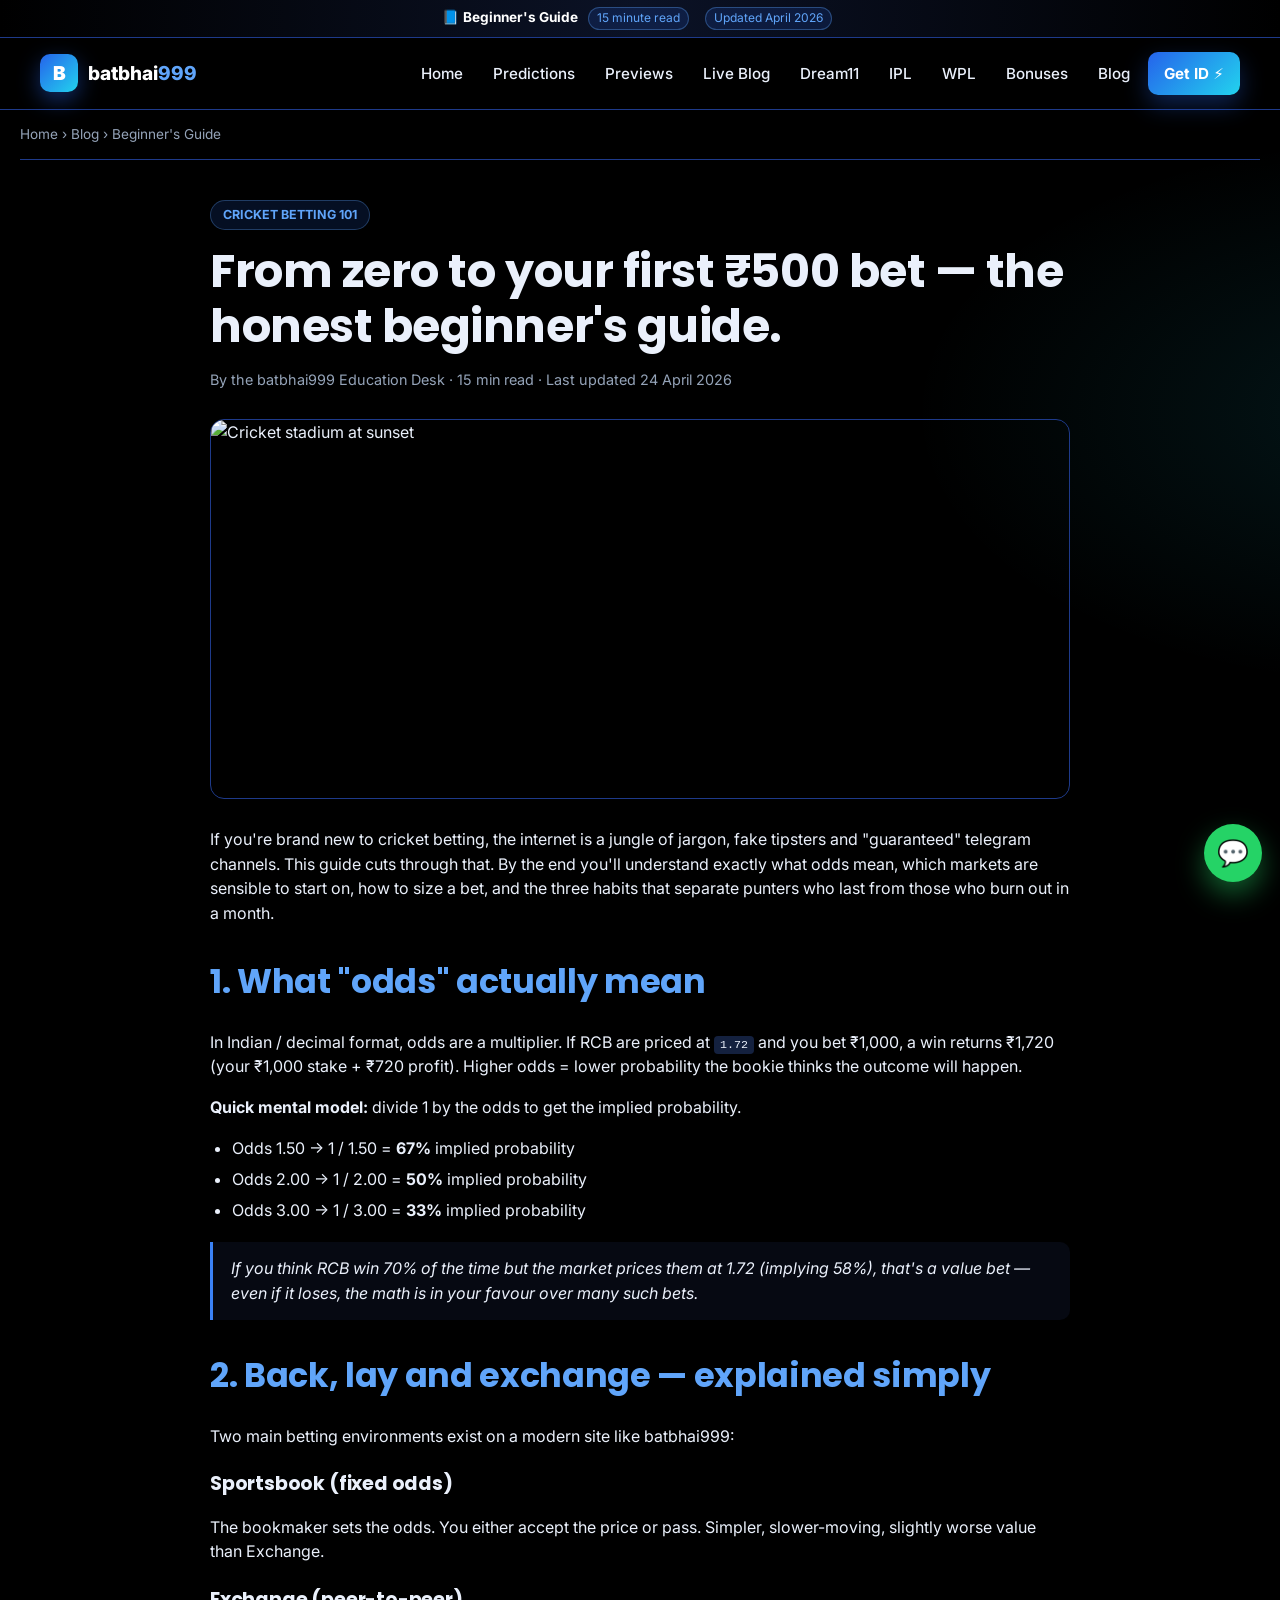
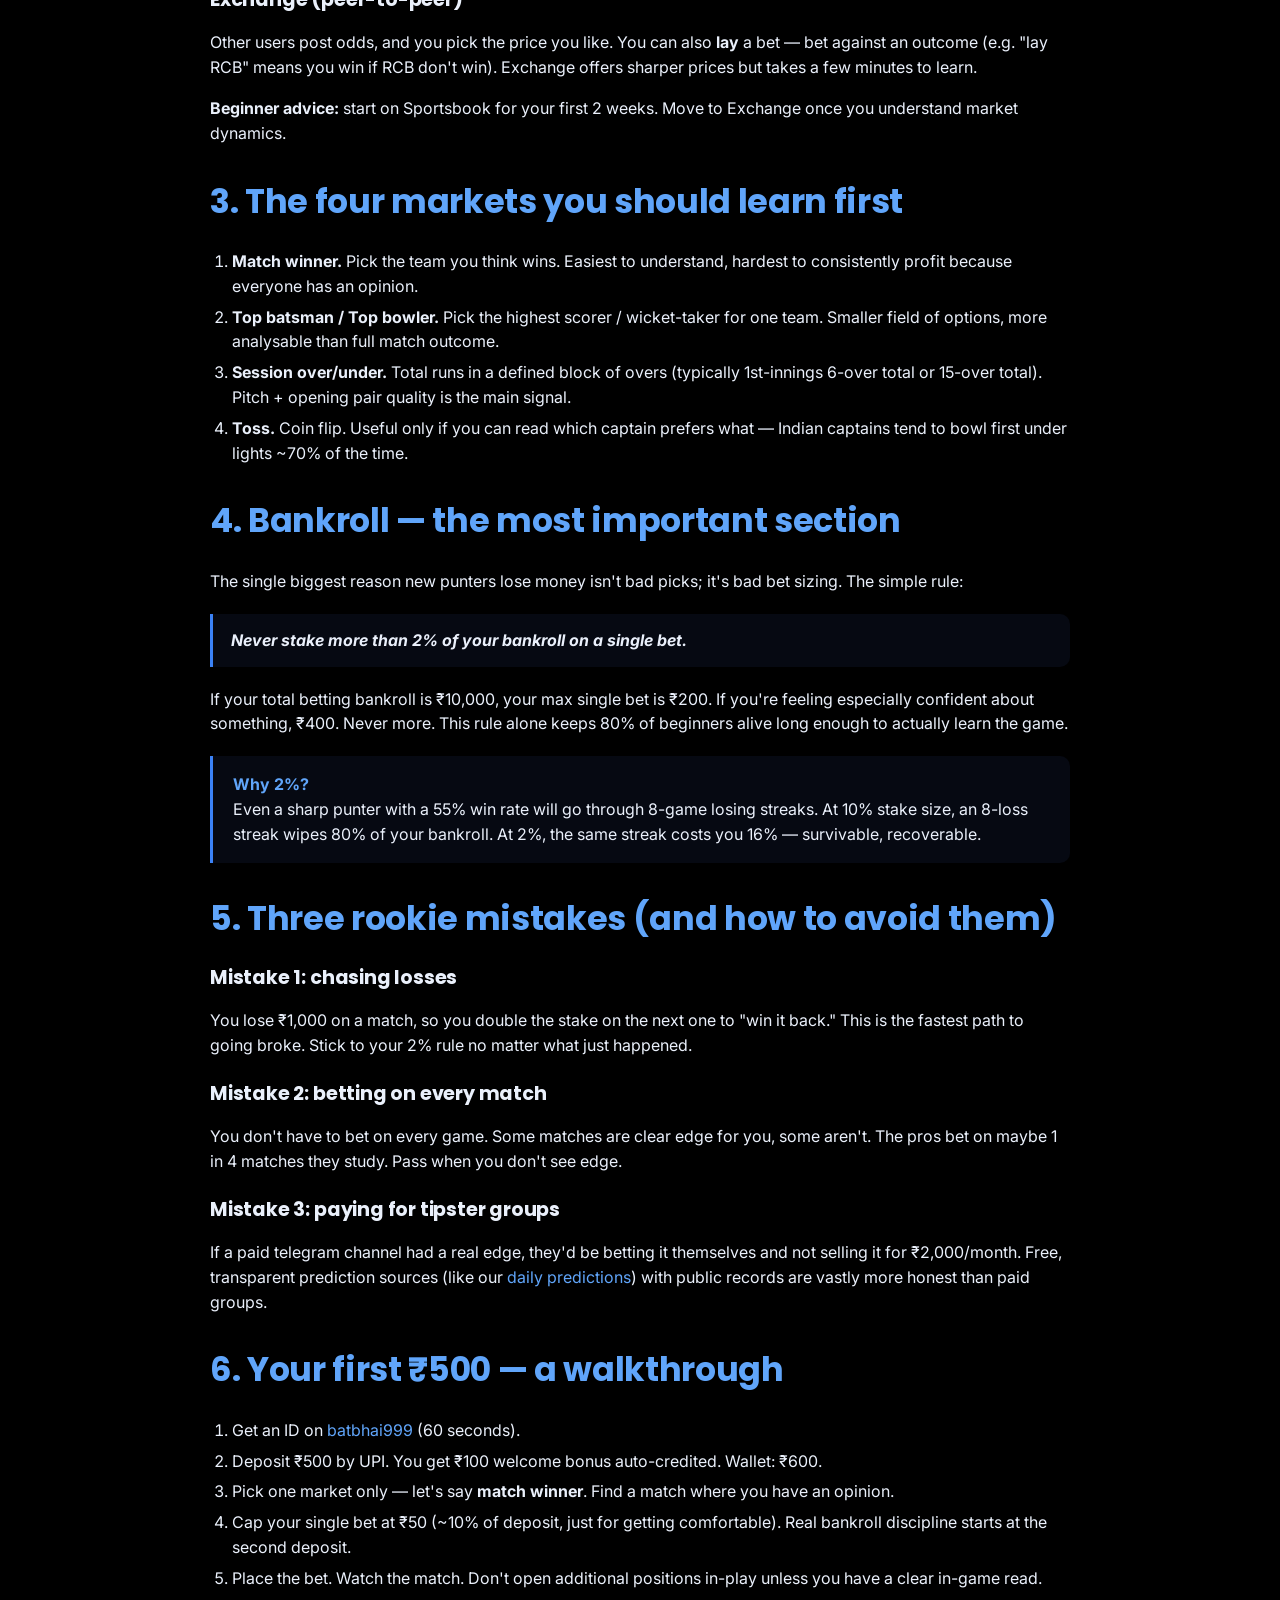
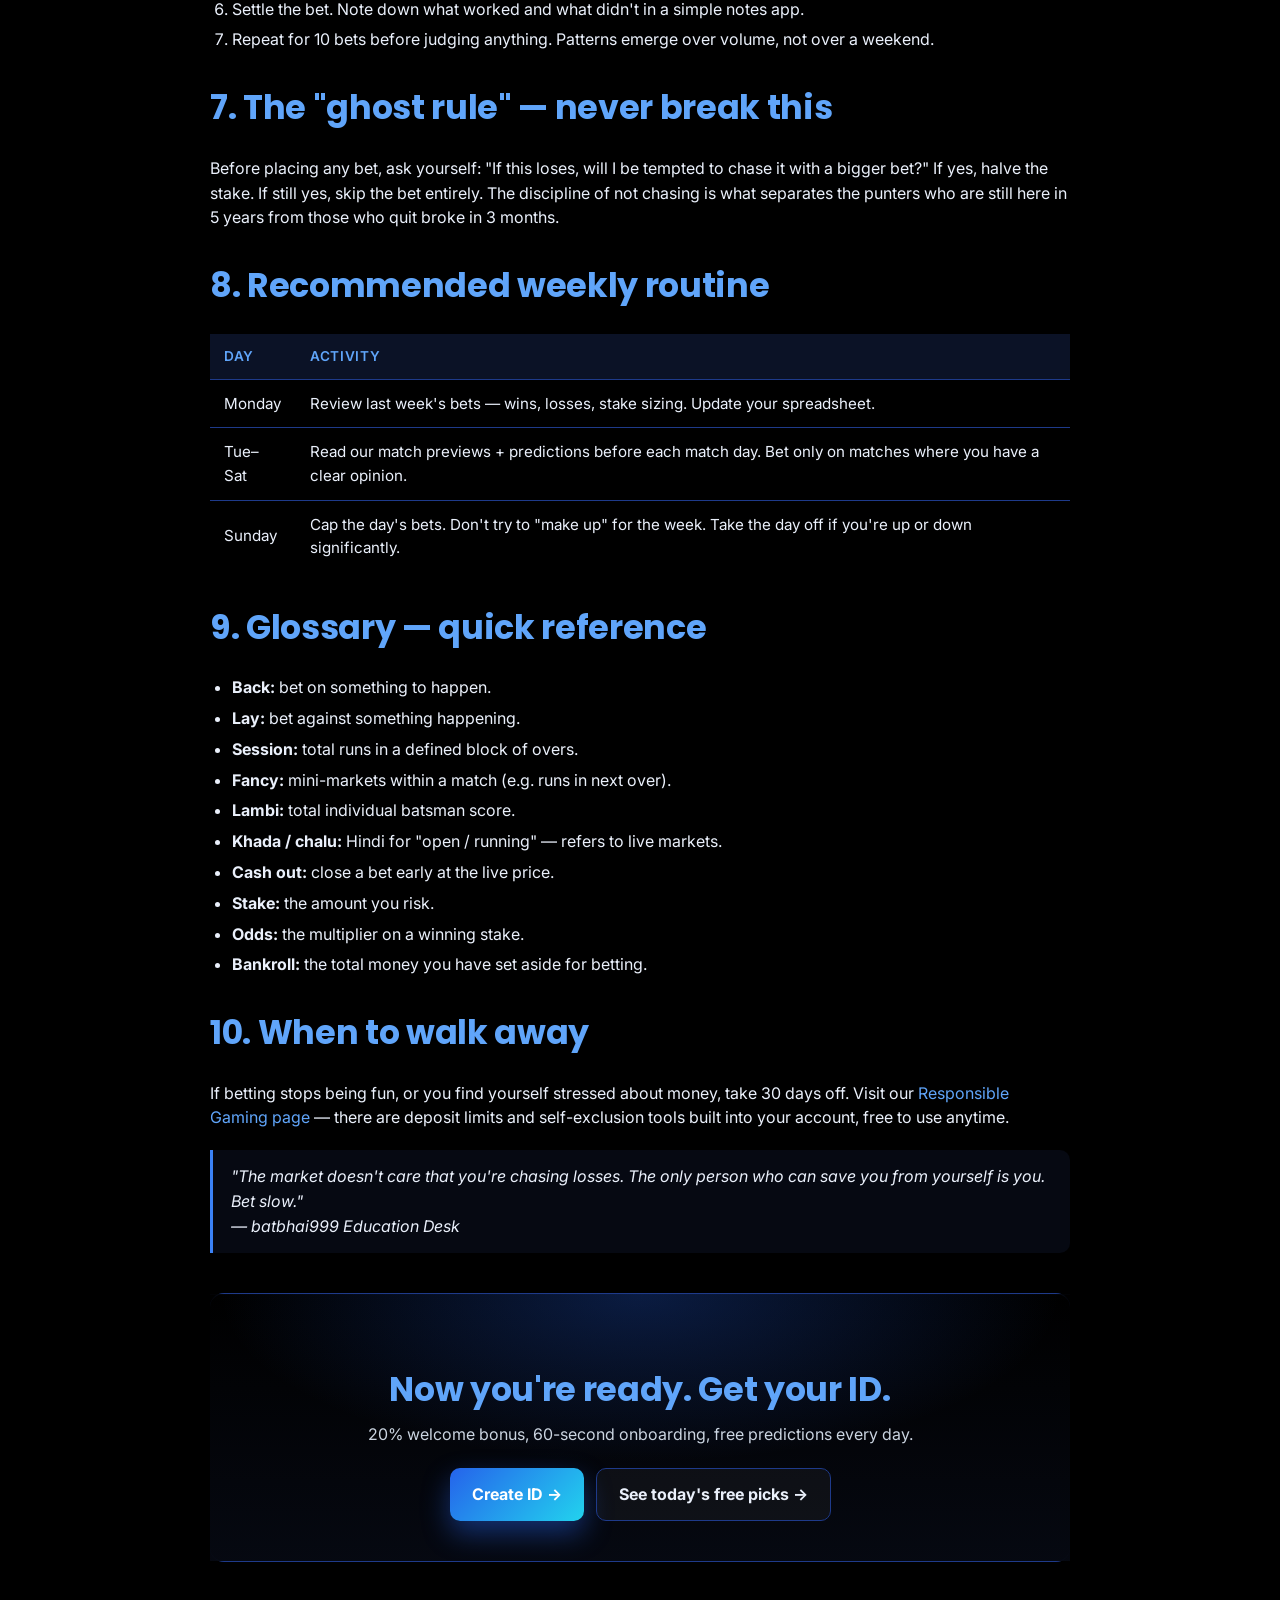
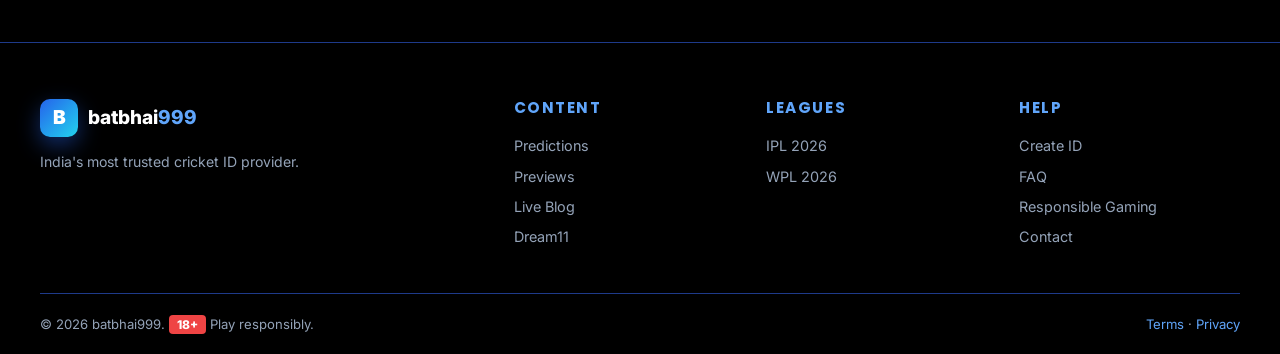
==== commit aa1deaa0: "Brand Name Updated" ====
--- a/beginners-guide.html
+++ b/beginners-guide.html
@@ -3,7 +3,7 @@
 <head>
 <meta charset="UTF-8">
 <meta name="viewport" content="width=device-width, initial-scale=1.0">
-<title>Beginner's Guide to Cricket Betting — From Zero to First Bet | CricVault</title>
+<title>Beginner's Guide to Cricket Betting — From Zero to First Bet | batbhai999</title>
 <meta name="description" content="Complete beginner's guide to cricket betting in India — odds explained, key markets (back, lay, session, fancy), bankroll basics, common mistakes and your first ₹500 walkthrough.">
 <link rel="stylesheet" href="css/style.css">
 <link href="https://fonts.googleapis.com/css2?family=Inter:wght@400;500;600;700;800&family=Poppins:wght@600;700;800;900&display=swap" rel="stylesheet">
@@ -14,7 +14,7 @@
 
 <nav class="nav">
   <div class="nav-inner">
-    <a href="index.html" class="brand"><div class="logo">C</div><span>Cric<em>Vault</em></span></a>
+    <a href="index.html" class="brand"><div class="logo">B</div><span>batbhai<em>999</em></span></a>
     <button class="mobile-toggle" aria-label="Menu">☰</button>
     <div class="menu">
       <a href="index.html">Home</a>
@@ -36,7 +36,7 @@
 <article class="article">
   <span style="display:inline-block;background:rgba(37,99,235,.15);color:var(--accent-3);border:1px solid rgba(96,165,250,.3);padding:4px 12px;border-radius:999px;font-size:.78rem;font-weight:700;">CRICKET BETTING 101</span>
   <h1 style="margin-top:14px;">From zero to your first ₹500 bet — the honest beginner's guide.</h1>
-  <p class="meta">By the CricVault Education Desk · 15 min read · Last updated 24 April 2026</p>
+  <p class="meta">By the batbhai999 Education Desk · 15 min read · Last updated 24 April 2026</p>
 
   <img class="article-cover" src="https://images.unsplash.com/photo-1531415074968-036ba1b575da?auto=format&fit=crop&w=1600&q=80" alt="Cricket stadium at sunset">
 
@@ -55,7 +55,7 @@
   <blockquote>If you think RCB win 70% of the time but the market prices them at 1.72 (implying 58%), that's a <i>value</i> bet — even if it loses, the math is in your favour over many such bets.</blockquote>
 
   <h2>2. Back, lay and exchange — explained simply</h2>
-  <p>Two main betting environments exist on a modern site like CricVault:</p>
+  <p>Two main betting environments exist on a modern site like batbhai999:</p>
 
   <h3>Sportsbook (fixed odds)</h3>
   <p>The bookmaker sets the odds. You either accept the price or pass. Simpler, slower-moving, slightly worse value than Exchange.</p>
@@ -100,7 +100,7 @@
   <h2>6. Your first ₹500 — a walkthrough</h2>
 
   <ol>
-    <li>Get an ID on <a href="create-id.html">CricVault</a> (60 seconds).</li>
+    <li>Get an ID on <a href="create-id.html">batbhai999</a> (60 seconds).</li>
     <li>Deposit ₹500 by UPI. You get ₹100 welcome bonus auto-credited. Wallet: ₹600.</li>
     <li>Pick one market only — let's say <b>match winner</b>. Find a match where you have an opinion.</li>
     <li>Cap your single bet at ₹50 (~10% of deposit, just for getting comfortable). Real bankroll discipline starts at the second deposit.</li>
@@ -139,7 +139,7 @@
   <h2>10. When to walk away</h2>
   <p>If betting stops being fun, or you find yourself stressed about money, take 30 days off. Visit our <a href="responsible-gaming.html">Responsible Gaming page</a> — there are deposit limits and self-exclusion tools built into your account, free to use anytime.</p>
 
-  <blockquote>"The market doesn't care that you're chasing losses. The only person who can save you from yourself is you. Bet slow."<br>— CricVault Education Desk</blockquote>
+  <blockquote>"The market doesn't care that you're chasing losses. The only person who can save you from yourself is you. Bet slow."<br>— batbhai999 Education Desk</blockquote>
 
   <div class="cta-band" style="margin-top:40px;border-radius:14px;padding:40px 24px;">
     <h2>Now you're ready. Get your ID.</h2>
@@ -151,12 +151,12 @@
 <footer>
   <div class="container">
     <div class="footer-grid">
-      <div><div class="brand" style="color:#fff;margin-bottom:14px;"><div class="logo">C</div><span>Cric<em>Vault</em></span></div><p class="muted" style="font-size:.88rem;">India's most trusted cricket ID provider.</p></div>
+      <div><div class="brand" style="color:#fff;margin-bottom:14px;"><div class="logo">B</div><span>batbhai<em>999</em></span></div><p class="muted" style="font-size:.88rem;">India's most trusted cricket ID provider.</p></div>
       <div><h4>Content</h4><a href="predictions.html">Predictions</a><a href="match-preview.html">Previews</a><a href="live-blog.html">Live Blog</a><a href="dream11.html">Dream11</a></div>
       <div><h4>Leagues</h4><a href="ipl.html">IPL 2026</a><a href="wpl.html">WPL 2026</a></div>
       <div><h4>Help</h4><a href="create-id.html">Create ID</a><a href="faq.html">FAQ</a><a href="responsible-gaming.html">Responsible Gaming</a><a href="contact.html">Contact</a></div>
     </div>
-    <div class="footer-bottom"><div>© 2026 CricVault. <span class="age-warn">18+</span> Play responsibly.</div><div><a href="#">Terms</a> · <a href="#">Privacy</a></div></div>
+    <div class="footer-bottom"><div>© 2026 batbhai999. <span class="age-warn">18+</span> Play responsibly.</div><div><a href="#">Terms</a> · <a href="#">Privacy</a></div></div>
   </div>
 </footer>
 <a href="https://wa.me/919000000000" class="wa-float">💬</a>
